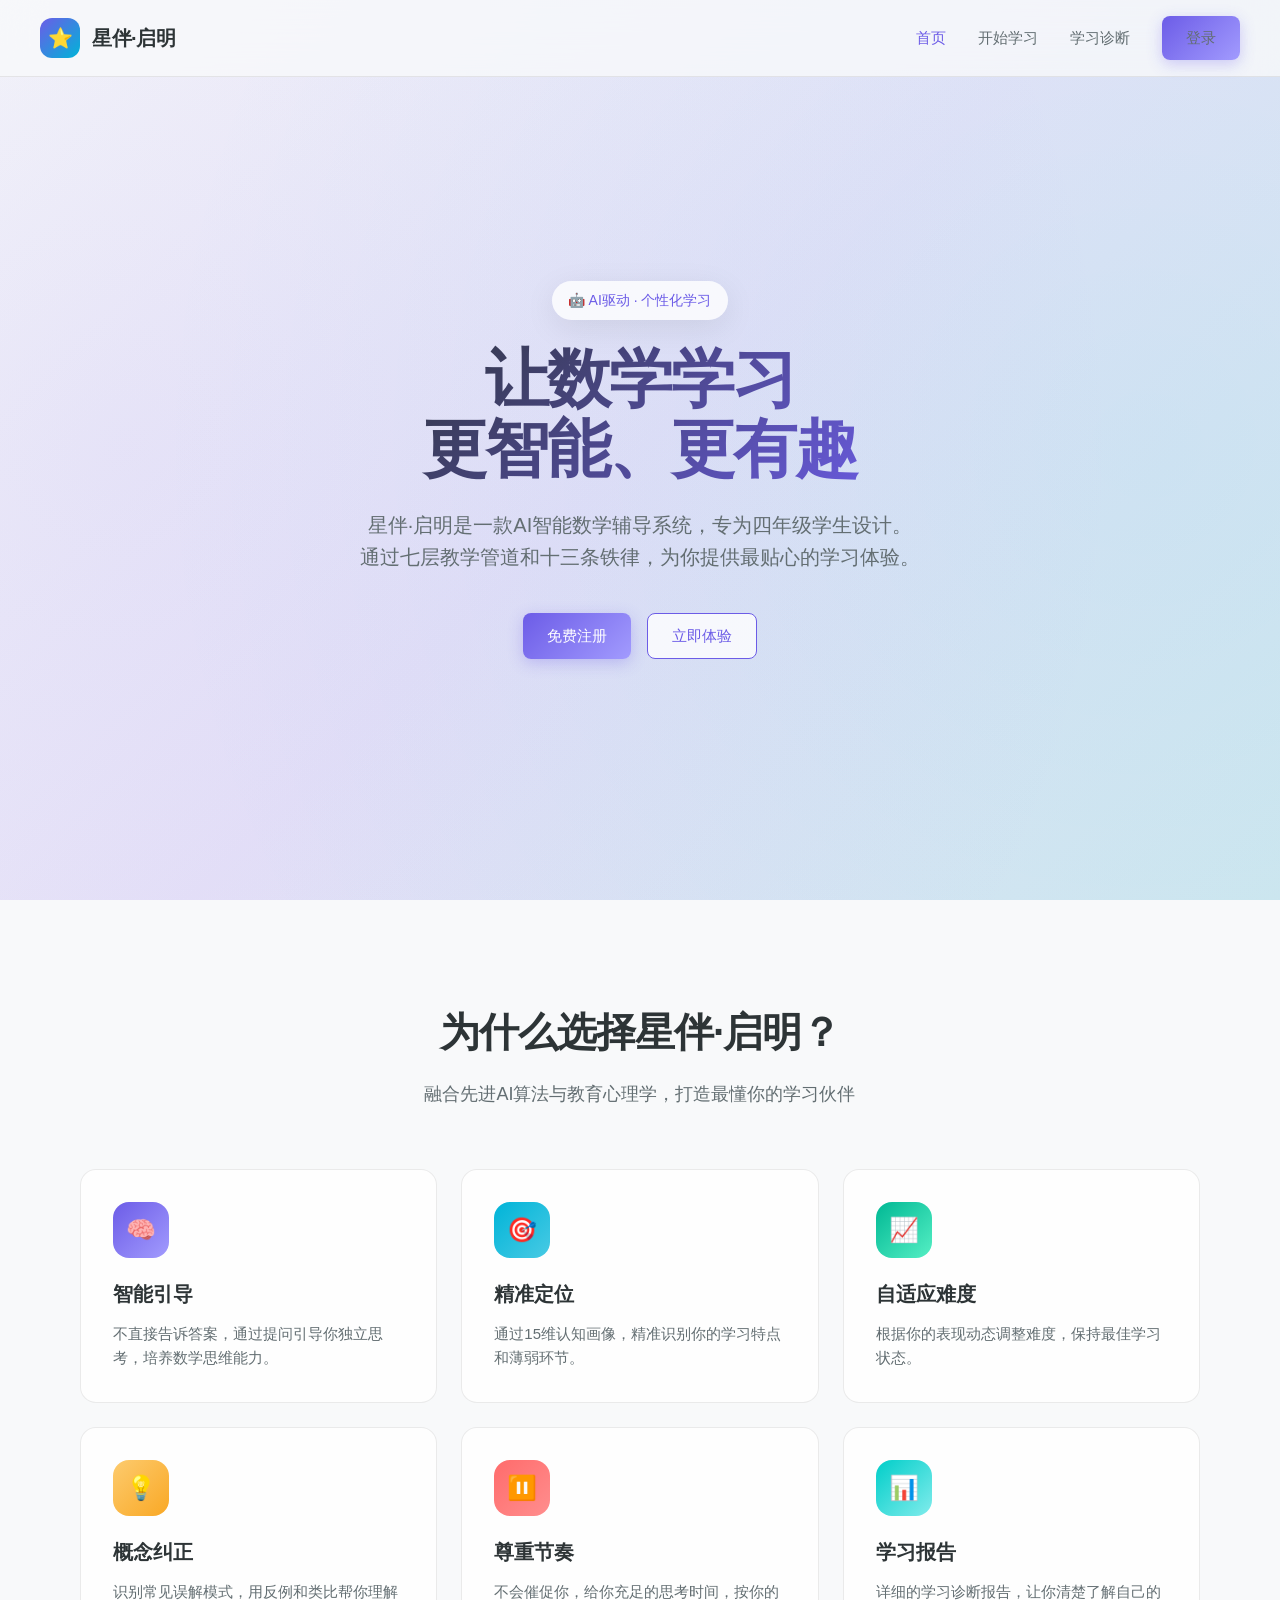
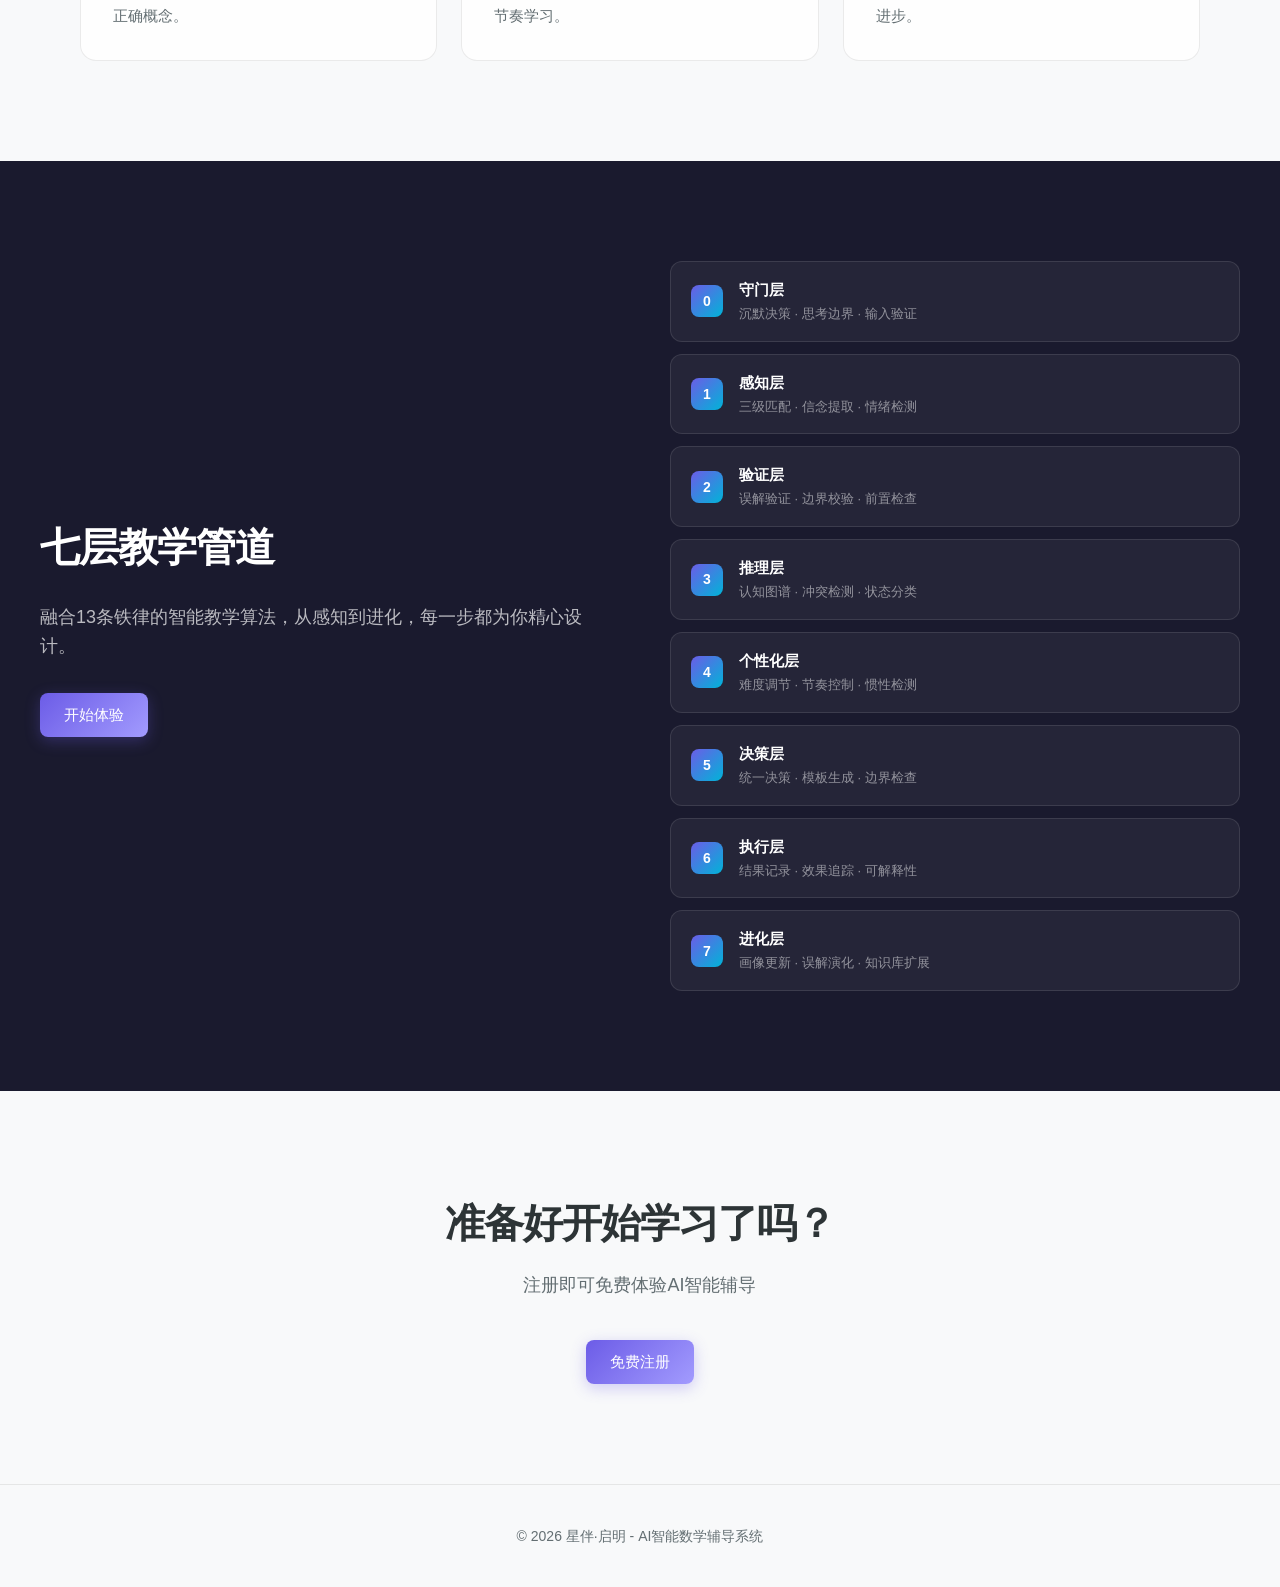
==== static/index.html @ 49cb5ee2 "Add frontend and backend enhancements" ====
<!DOCTYPE html>
<html lang="zh-CN">
<head>
    <meta charset="UTF-8">
    <meta name="viewport" content="width=device-width, initial-scale=1.0">
    <title>星伴·启明 - AI智能数学辅导</title>
    <link rel="stylesheet" href="/static/css/style.css">
</head>
<body>
    <!-- 导航栏 -->
    <nav class="navbar">
        <a href="/" class="logo">
            <div class="logo-icon">⭐</div>
            <span class="logo-text">星伴·启明</span>
        </a>
        <div class="nav-links">
            <a href="/" class="active">首页</a>
            <a href="/chat">开始学习</a>
            <a href="/diagnosis">学习诊断</a>
            <a href="/login" class="btn btn-primary">登录</a>
        </div>
    </nav>

    <!-- Hero区 -->
    <section class="hero">
        <div class="hero-content">
            <div class="hero-badge">🤖 AI驱动 · 个性化学习</div>
            <h1>让数学学习<br>更智能、更有趣</h1>
            <p>星伴·启明是一款AI智能数学辅导系统，专为四年级学生设计。<br>通过七层教学管道和十三条铁律，为你提供最贴心的学习体验。</p>
            <div class="hero-buttons">
                <a href="/register" class="btn btn-primary">免费注册</a>
                <a href="/chat" class="btn btn-secondary">立即体验</a>
            </div>
        </div>
    </section>

    <!-- 特性区 -->
    <section class="features">
        <div class="features-title">
            <h2>为什么选择星伴·启明？</h2>
            <p>融合先进AI算法与教育心理学，打造最懂你的学习伙伴</p>
        </div>
        <div class="features-grid">
            <div class="feature-card">
                <div class="feature-icon purple">🧠</div>
                <h3>智能引导</h3>
                <p>不直接告诉答案，通过提问引导你独立思考，培养数学思维能力。</p>
            </div>
            <div class="feature-card">
                <div class="feature-icon blue">🎯</div>
                <h3>精准定位</h3>
                <p>通过15维认知画像，精准识别你的学习特点和薄弱环节。</p>
            </div>
            <div class="feature-card">
                <div class="feature-icon green">📈</div>
                <h3>自适应难度</h3>
                <p>根据你的表现动态调整难度，保持最佳学习状态。</p>
            </div>
            <div class="feature-card">
                <div class="feature-icon orange">💡</div>
                <h3>概念纠正</h3>
                <p>识别常见误解模式，用反例和类比帮你理解正确概念。</p>
            </div>
            <div class="feature-card">
                <div class="feature-icon pink">⏸️</div>
                <h3>尊重节奏</h3>
                <p>不会催促你，给你充足的思考时间，按你的节奏学习。</p>
            </div>
            <div class="feature-card">
                <div class="feature-icon teal">📊</div>
                <h3>学习报告</h3>
                <p>详细的学习诊断报告，让你清楚了解自己的进步。</p>
            </div>
        </div>
    </section>

    <!-- 算法展示区 -->
    <section class="algorithm">
        <div class="algorithm-content">
            <div>
                <h2>七层教学管道</h2>
                <p>融合13条铁律的智能教学算法，从感知到进化，每一步都为你精心设计。</p>
                <a href="/chat" class="btn btn-primary">开始体验</a>
            </div>
            <div class="algorithm-layers">
                <div class="layer">
                    <div class="layer-num">0</div>
                    <div class="layer-text">
                        <h4>守门层</h4>
                        <p>沉默决策 · 思考边界 · 输入验证</p>
                    </div>
                </div>
                <div class="layer">
                    <div class="layer-num">1</div>
                    <div class="layer-text">
                        <h4>感知层</h4>
                        <p>三级匹配 · 信念提取 · 情绪检测</p>
                    </div>
                </div>
                <div class="layer">
                    <div class="layer-num">2</div>
                    <div class="layer-text">
                        <h4>验证层</h4>
                        <p>误解验证 · 边界校验 · 前置检查</p>
                    </div>
                </div>
                <div class="layer">
                    <div class="layer-num">3</div>
                    <div class="layer-text">
                        <h4>推理层</h4>
                        <p>认知图谱 · 冲突检测 · 状态分类</p>
                    </div>
                </div>
                <div class="layer">
                    <div class="layer-num">4</div>
                    <div class="layer-text">
                        <h4>个性化层</h4>
                        <p>难度调节 · 节奏控制 · 惯性检测</p>
                    </div>
                </div>
                <div class="layer">
                    <div class="layer-num">5</div>
                    <div class="layer-text">
                        <h4>决策层</h4>
                        <p>统一决策 · 模板生成 · 边界检查</p>
                    </div>
                </div>
                <div class="layer">
                    <div class="layer-num">6</div>
                    <div class="layer-text">
                        <h4>执行层</h4>
                        <p>结果记录 · 效果追踪 · 可解释性</p>
                    </div>
                </div>
                <div class="layer">
                    <div class="layer-num">7</div>
                    <div class="layer-text">
                        <h4>进化层</h4>
                        <p>画像更新 · 误解演化 · 知识库扩展</p>
                    </div>
                </div>
            </div>
        </div>
    </section>

    <!-- CTA区 -->
    <section class="cta">
        <h2>准备好开始学习了吗？</h2>
        <p>注册即可免费体验AI智能辅导</p>
        <a href="/register" class="btn btn-primary">免费注册</a>
    </section>

    <!-- 页脚 -->
    <footer class="footer">
        <p>© 2026 星伴·启明 - AI智能数学辅导系统</p>
    </footer>

    <script src="/static/js/app.js"></script>
</body>
</html>
---- static/css/style.css ----
/* 星伴·启明 - 苹果科技风格 */

:root {
    --primary: #6C5CE7;
    --primary-light: #A29BFE;
    --secondary: #00B4D8;
    --accent: #FF6B6B;
    --bg: #F8F9FA;
    --bg-dark: #1A1A2E;
    --card: rgba(255, 255, 255, 0.8);
    --card-dark: rgba(255, 255, 255, 0.1);
    --text: #2D3436;
    --text-light: #636E72;
    --text-white: #FFFFFF;
    --border: rgba(0, 0, 0, 0.08);
    --shadow: 0 8px 32px rgba(0, 0, 0, 0.08);
    --shadow-lg: 0 20px 60px rgba(0, 0, 0, 0.12);
    --radius: 16px;
    --radius-sm: 12px;
    --radius-xs: 8px;
}

* {
    margin: 0;
    padding: 0;
    box-sizing: border-box;
}

body {
    font-family: -apple-system, BlinkMacSystemFont, 'SF Pro Display', 'Segoe UI', Roboto, sans-serif;
    background: var(--bg);
    color: var(--text);
    line-height: 1.6;
    overflow-x: hidden;
}

/* 玻璃效果 */
.glass {
    background: var(--card);
    backdrop-filter: blur(20px);
    -webkit-backdrop-filter: blur(20px);
    border: 1px solid var(--border);
    border-radius: var(--radius);
    box-shadow: var(--shadow);
}

/* 导航栏 */
.navbar {
    position: fixed;
    top: 0;
    left: 0;
    right: 0;
    z-index: 1000;
    padding: 16px 40px;
    display: flex;
    align-items: center;
    justify-content: space-between;
    background: rgba(248, 249, 250, 0.8);
    backdrop-filter: blur(20px);
    -webkit-backdrop-filter: blur(20px);
    border-bottom: 1px solid var(--border);
}

.navbar .logo {
    display: flex;
    align-items: center;
    gap: 12px;
    text-decoration: none;
    color: var(--text);
}

.navbar .logo-icon {
    width: 40px;
    height: 40px;
    background: linear-gradient(135deg, var(--primary), var(--secondary));
    border-radius: 12px;
    display: flex;
    align-items: center;
    justify-content: center;
    font-size: 20px;
}

.navbar .logo-text {
    font-size: 20px;
    font-weight: 600;
    letter-spacing: -0.5px;
}

.navbar .nav-links {
    display: flex;
    gap: 32px;
    align-items: center;
}

.navbar .nav-links a {
    text-decoration: none;
    color: var(--text-light);
    font-size: 15px;
    font-weight: 500;
    transition: color 0.2s;
}

.navbar .nav-links a:hover {
    color: var(--primary);
}

.navbar .nav-links a.active {
    color: var(--primary);
}

.btn {
    display: inline-flex;
    align-items: center;
    justify-content: center;
    gap: 8px;
    padding: 10px 24px;
    border: none;
    border-radius: var(--radius-xs);
    font-size: 15px;
    font-weight: 500;
    cursor: pointer;
    transition: all 0.2s;
    text-decoration: none;
}

.btn-primary {
    background: linear-gradient(135deg, var(--primary), var(--primary-light));
    color: white;
    box-shadow: 0 4px 15px rgba(108, 92, 231, 0.3);
}

.btn-primary:hover {
    transform: translateY(-2px);
    box-shadow: 0 8px 25px rgba(108, 92, 231, 0.4);
}

.btn-secondary {
    background: var(--card);
    color: var(--primary);
    border: 1px solid var(--primary);
}

.btn-secondary:hover {
    background: var(--primary);
    color: white;
}

.btn-ghost {
    background: transparent;
    color: var(--text-light);
}

.btn-ghost:hover {
    color: var(--primary);
}

/* Hero区 */
.hero {
    min-height: 100vh;
    display: flex;
    align-items: center;
    justify-content: center;
    padding: 120px 40px 80px;
    background: linear-gradient(135deg, #F8F9FA 0%, #E8E4F8 50%, #D4E8F0 100%);
    position: relative;
    overflow: hidden;
}

.hero::before {
    content: '';
    position: absolute;
    top: -50%;
    left: -50%;
    width: 200%;
    height: 200%;
    background: radial-gradient(circle at 30% 50%, rgba(108, 92, 231, 0.08) 0%, transparent 50%),
                radial-gradient(circle at 70% 50%, rgba(0, 180, 216, 0.08) 0%, transparent 50%);
    animation: float 20s ease-in-out infinite;
}

@keyframes float {
    0%, 100% { transform: translate(0, 0); }
    50% { transform: translate(-2%, 2%); }
}

.hero-content {
    max-width: 800px;
    text-align: center;
    position: relative;
    z-index: 1;
}

.hero-badge {
    display: inline-flex;
    align-items: center;
    gap: 8px;
    padding: 8px 16px;
    background: var(--card);
    border-radius: 100px;
    font-size: 14px;
    color: var(--primary);
    margin-bottom: 24px;
    box-shadow: var(--shadow);
}

.hero h1 {
    font-size: 64px;
    font-weight: 700;
    letter-spacing: -2px;
    line-height: 1.1;
    margin-bottom: 24px;
    background: linear-gradient(135deg, var(--text) 0%, var(--primary) 100%);
    -webkit-background-clip: text;
    -webkit-text-fill-color: transparent;
    background-clip: text;
}

.hero p {
    font-size: 20px;
    color: var(--text-light);
    margin-bottom: 40px;
    line-height: 1.6;
}

.hero-buttons {
    display: flex;
    gap: 16px;
    justify-content: center;
}

/* 特性卡片区 */
.features {
    padding: 100px 40px;
    max-width: 1200px;
    margin: 0 auto;
}

.features-title {
    text-align: center;
    margin-bottom: 60px;
}

.features-title h2 {
    font-size: 40px;
    font-weight: 700;
    letter-spacing: -1px;
    margin-bottom: 16px;
}

.features-title p {
    font-size: 18px;
    color: var(--text-light);
}

.features-grid {
    display: grid;
    grid-template-columns: repeat(3, 1fr);
    gap: 24px;
}

.feature-card {
    padding: 32px;
    border-radius: var(--radius);
    background: var(--card);
    border: 1px solid var(--border);
    transition: all 0.3s;
}

.feature-card:hover {
    transform: translateY(-4px);
    box-shadow: var(--shadow-lg);
}

.feature-icon {
    width: 56px;
    height: 56px;
    border-radius: 16px;
    display: flex;
    align-items: center;
    justify-content: center;
    font-size: 24px;
    margin-bottom: 20px;
}

.feature-icon.purple { background: linear-gradient(135deg, #6C5CE7, #A29BFE); }
.feature-icon.blue { background: linear-gradient(135deg, #00B4D8, #48CAE4); }
.feature-icon.green { background: linear-gradient(135deg, #00B894, #55EFC4); }
.feature-icon.orange { background: linear-gradient(135deg, #FDCB6E, #F9A825); }
.feature-icon.pink { background: linear-gradient(135deg, #FF6B6B, #FF8E8E); }
.feature-icon.teal { background: linear-gradient(135deg, #00CEC9, #81ECEC); }

.feature-card h3 {
    font-size: 20px;
    font-weight: 600;
    margin-bottom: 12px;
}

.feature-card p {
    font-size: 15px;
    color: var(--text-light);
    line-height: 1.6;
}

/* 算法展示区 */
.algorithm {
    padding: 100px 40px;
    background: var(--bg-dark);
    color: var(--text-white);
}

.algorithm-content {
    max-width: 1200px;
    margin: 0 auto;
    display: grid;
    grid-template-columns: 1fr 1fr;
    gap: 60px;
    align-items: center;
}

.algorithm h2 {
    font-size: 40px;
    font-weight: 700;
    letter-spacing: -1px;
    margin-bottom: 24px;
}

.algorithm p {
    font-size: 18px;
    color: rgba(255, 255, 255, 0.7);
    line-height: 1.6;
    margin-bottom: 32px;
}

.algorithm-layers {
    display: flex;
    flex-direction: column;
    gap: 12px;
}

.layer {
    display: flex;
    align-items: center;
    gap: 16px;
    padding: 16px 20px;
    background: rgba(255, 255, 255, 0.05);
    border-radius: var(--radius-sm);
    border: 1px solid rgba(255, 255, 255, 0.1);
}

.layer-num {
    width: 32px;
    height: 32px;
    border-radius: 8px;
    background: linear-gradient(135deg, var(--primary), var(--secondary));
    display: flex;
    align-items: center;
    justify-content: center;
    font-size: 14px;
    font-weight: 600;
    flex-shrink: 0;
}

.layer-text {
    flex: 1;
}

.layer-text h4 {
    font-size: 15px;
    font-weight: 600;
    margin-bottom: 2px;
}

.layer-text p {
    font-size: 13px;
    color: rgba(255, 255, 255, 0.5);
    margin: 0;
}

/* CTA区 */
.cta {
    padding: 100px 40px;
    text-align: center;
}

.cta h2 {
    font-size: 40px;
    font-weight: 700;
    letter-spacing: -1px;
    margin-bottom: 16px;
}

.cta p {
    font-size: 18px;
    color: var(--text-light);
    margin-bottom: 40px;
}

/* 页脚 */
.footer {
    padding: 40px;
    text-align: center;
    border-top: 1px solid var(--border);
    color: var(--text-light);
    font-size: 14px;
}

/* 登录页 */
.auth-page {
    min-height: 100vh;
    display: flex;
    align-items: center;
    justify-content: center;
    background: linear-gradient(135deg, #F8F9FA 0%, #E8E4F8 100%);
    padding: 40px;
}

.auth-card {
    width: 100%;
    max-width: 420px;
    padding: 48px;
    background: var(--card);
    backdrop-filter: blur(20px);
    border-radius: var(--radius);
    box-shadow: var(--shadow-lg);
    border: 1px solid var(--border);
}

.auth-card h1 {
    font-size: 28px;
    font-weight: 700;
    text-align: center;
    margin-bottom: 8px;
}

.auth-card .subtitle {
    text-align: center;
    color: var(--text-light);
    margin-bottom: 32px;
}

.form-group {
    margin-bottom: 20px;
}

.form-group label {
    display: block;
    font-size: 14px;
    font-weight: 500;
    margin-bottom: 8px;
    color: var(--text);
}

.form-group input {
    width: 100%;
    padding: 12px 16px;
    border: 1px solid var(--border);
    border-radius: var(--radius-xs);
    font-size: 15px;
    transition: all 0.2s;
    background: var(--bg);
}

.form-group input:focus {
    outline: none;
    border-color: var(--primary);
    box-shadow: 0 0 0 3px rgba(108, 92, 231, 0.1);
}

.auth-card .btn {
    width: 100%;
    margin-top: 8px;
}

.auth-card .switch {
    text-align: center;
    margin-top: 24px;
    font-size: 14px;
    color: var(--text-light);
}

.auth-card .switch a {
    color: var(--primary);
    text-decoration: none;
    font-weight: 500;
}

/* 对话页 */
.chat-page {
    height: 100vh;
    display: flex;
    flex-direction: column;
    background: var(--bg);
}

.chat-header {
    padding: 16px 24px;
    background: var(--card);
    backdrop-filter: blur(20px);
    border-bottom: 1px solid var(--border);
    display: flex;
    align-items: center;
    justify-content: space-between;
}

.chat-header .title {
    display: flex;
    align-items: center;
    gap: 12px;
}

.chat-header .avatar {
    width: 40px;
    height: 40px;
    border-radius: 12px;
    background: linear-gradient(135deg, var(--primary), var(--secondary));
    display: flex;
    align-items: center;
    justify-content: center;
    font-size: 20px;
}

.chat-header h2 {
    font-size: 17px;
    font-weight: 600;
}

.chat-header p {
    font-size: 13px;
    color: var(--text-light);
}

.chat-messages {
    flex: 1;
    overflow-y: auto;
    padding: 24px;
    display: flex;
    flex-direction: column;
    gap: 16px;
}

.message {
    max-width: 70%;
    padding: 14px 18px;
    border-radius: 18px;
    font-size: 15px;
    line-height: 1.5;
    animation: fadeIn 0.3s ease;
}

@keyframes fadeIn {
    from { opacity: 0; transform: translateY(10px); }
    to { opacity: 1; transform: translateY(0); }
}

.message.user {
    align-self: flex-end;
    background: linear-gradient(135deg, var(--primary), var(--primary-light));
    color: white;
    border-bottom-right-radius: 4px;
}

.message.assistant {
    align-self: flex-start;
    background: var(--card);
    border: 1px solid var(--border);
    border-bottom-left-radius: 4px;
}

.message.system {
    align-self: center;
    background: rgba(108, 92, 231, 0.1);
    color: var(--primary);
    font-size: 13px;
    padding: 8px 16px;
}

.chat-input {
    padding: 16px 24px;
    background: var(--card);
    backdrop-filter: blur(20px);
    border-top: 1px solid var(--border);
}

.input-wrapper {
    display: flex;
    gap: 12px;
    max-width: 800px;
    margin: 0 auto;
}

.input-wrapper input {
    flex: 1;
    padding: 14px 20px;
    border: 1px solid var(--border);
    border-radius: 24px;
    font-size: 15px;
    background: var(--bg);
    transition: all 0.2s;
}

.input-wrapper input:focus {
    outline: none;
    border-color: var(--primary);
    box-shadow: 0 0 0 3px rgba(108, 92, 231, 0.1);
}

.input-wrapper button {
    width: 48px;
    height: 48px;
    border: none;
    border-radius: 50%;
    background: linear-gradient(135deg, var(--primary), var(--secondary));
    color: white;
    font-size: 20px;
    cursor: pointer;
    transition: all 0.2s;
    display: flex;
    align-items: center;
    justify-content: center;
}

.input-wrapper button:hover {
    transform: scale(1.05);
}

.input-wrapper button:disabled {
    opacity: 0.5;
    cursor: not-allowed;
}

/* 加载动画 */
.loading {
    display: flex;
    gap: 4px;
    padding: 14px 18px;
    background: var(--card);
    border: 1px solid var(--border);
    border-radius: 18px;
    border-bottom-left-radius: 4px;
    align-self: flex-start;
}

.loading span {
    width: 8px;
    height: 8px;
    border-radius: 50%;
    background: var(--primary);
    animation: bounce 1.4s ease-in-out infinite;
}

.loading span:nth-child(2) { animation-delay: 0.2s; }
.loading span:nth-child(3) { animation-delay: 0.4s; }

@keyframes bounce {
    0%, 80%, 100% { transform: scale(0); }
    40% { transform: scale(1); }
}

/* 诊断页 */
.diagnosis-page {
    min-height: 100vh;
    padding: 100px 40px 40px;
    max-width: 1000px;
    margin: 0 auto;
}

.diagnosis-card {
    padding: 40px;
    background: var(--card);
    border-radius: var(--radius);
    border: 1px solid var(--border);
    margin-bottom: 24px;
}

.diagnosis-card h2 {
    font-size: 24px;
    font-weight: 600;
    margin-bottom: 24px;
}

.profile-grid {
    display: grid;
    grid-template-columns: repeat(3, 1fr);
    gap: 16px;
}

.profile-item {
    padding: 16px;
    background: var(--bg);
    border-radius: var(--radius-sm);
}

.profile-item label {
    font-size: 13px;
    color: var(--text-light);
    display: block;
    margin-bottom: 8px;
}

.profile-item .bar {
    height: 8px;
    background: var(--border);
    border-radius: 4px;
    overflow: hidden;
}

.profile-item .bar-fill {
    height: 100%;
    border-radius: 4px;
    background: linear-gradient(90deg, var(--primary), var(--secondary));
    transition: width 0.5s ease;
}

.profile-item .value {
    font-size: 14px;
    font-weight: 600;
    margin-top: 4px;
    text-align: right;
}

/* 响应式 */
@media (max-width: 768px) {
    .hero h1 { font-size: 40px; }
    .features-grid { grid-template-columns: 1fr; }
    .algorithm-content { grid-template-columns: 1fr; }
    .navbar { padding: 12px 20px; }
    .hero { padding: 100px 20px 60px; }
    .profile-grid { grid-template-columns: 1fr 1fr; }
}
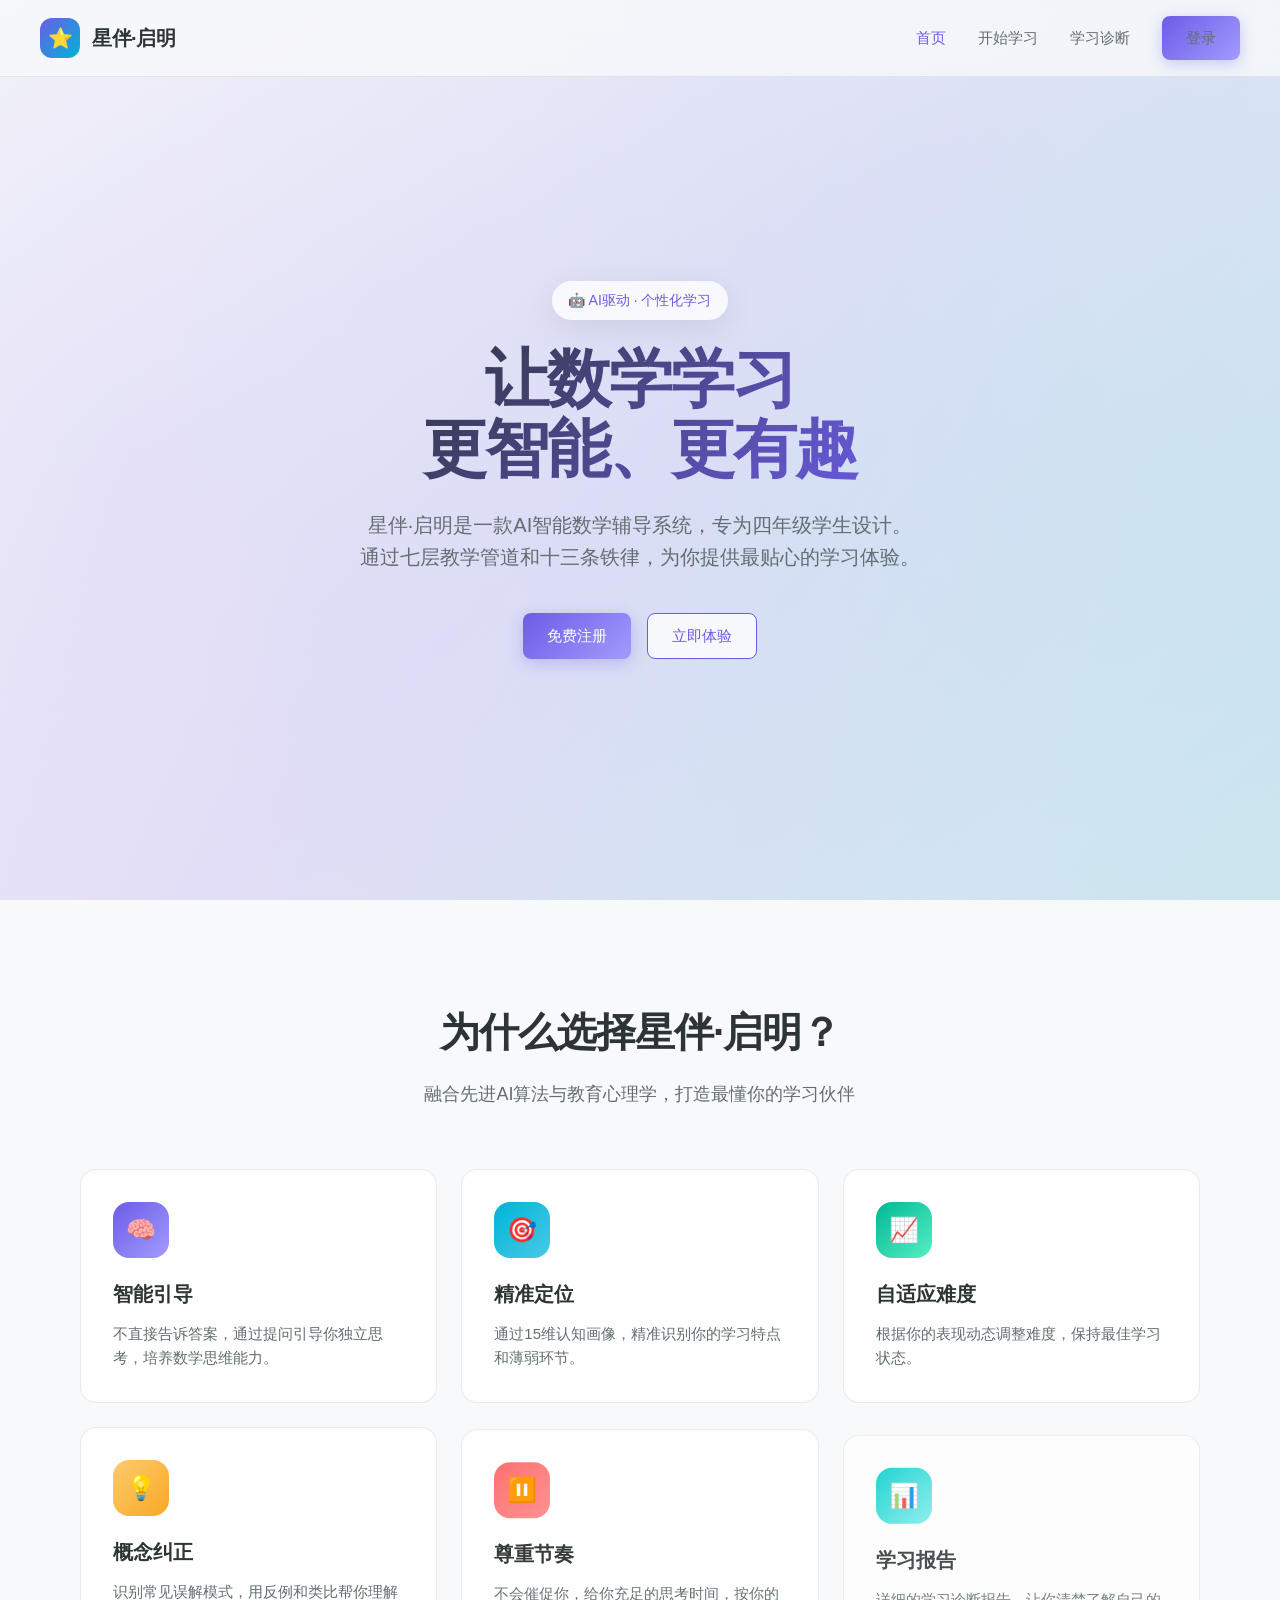
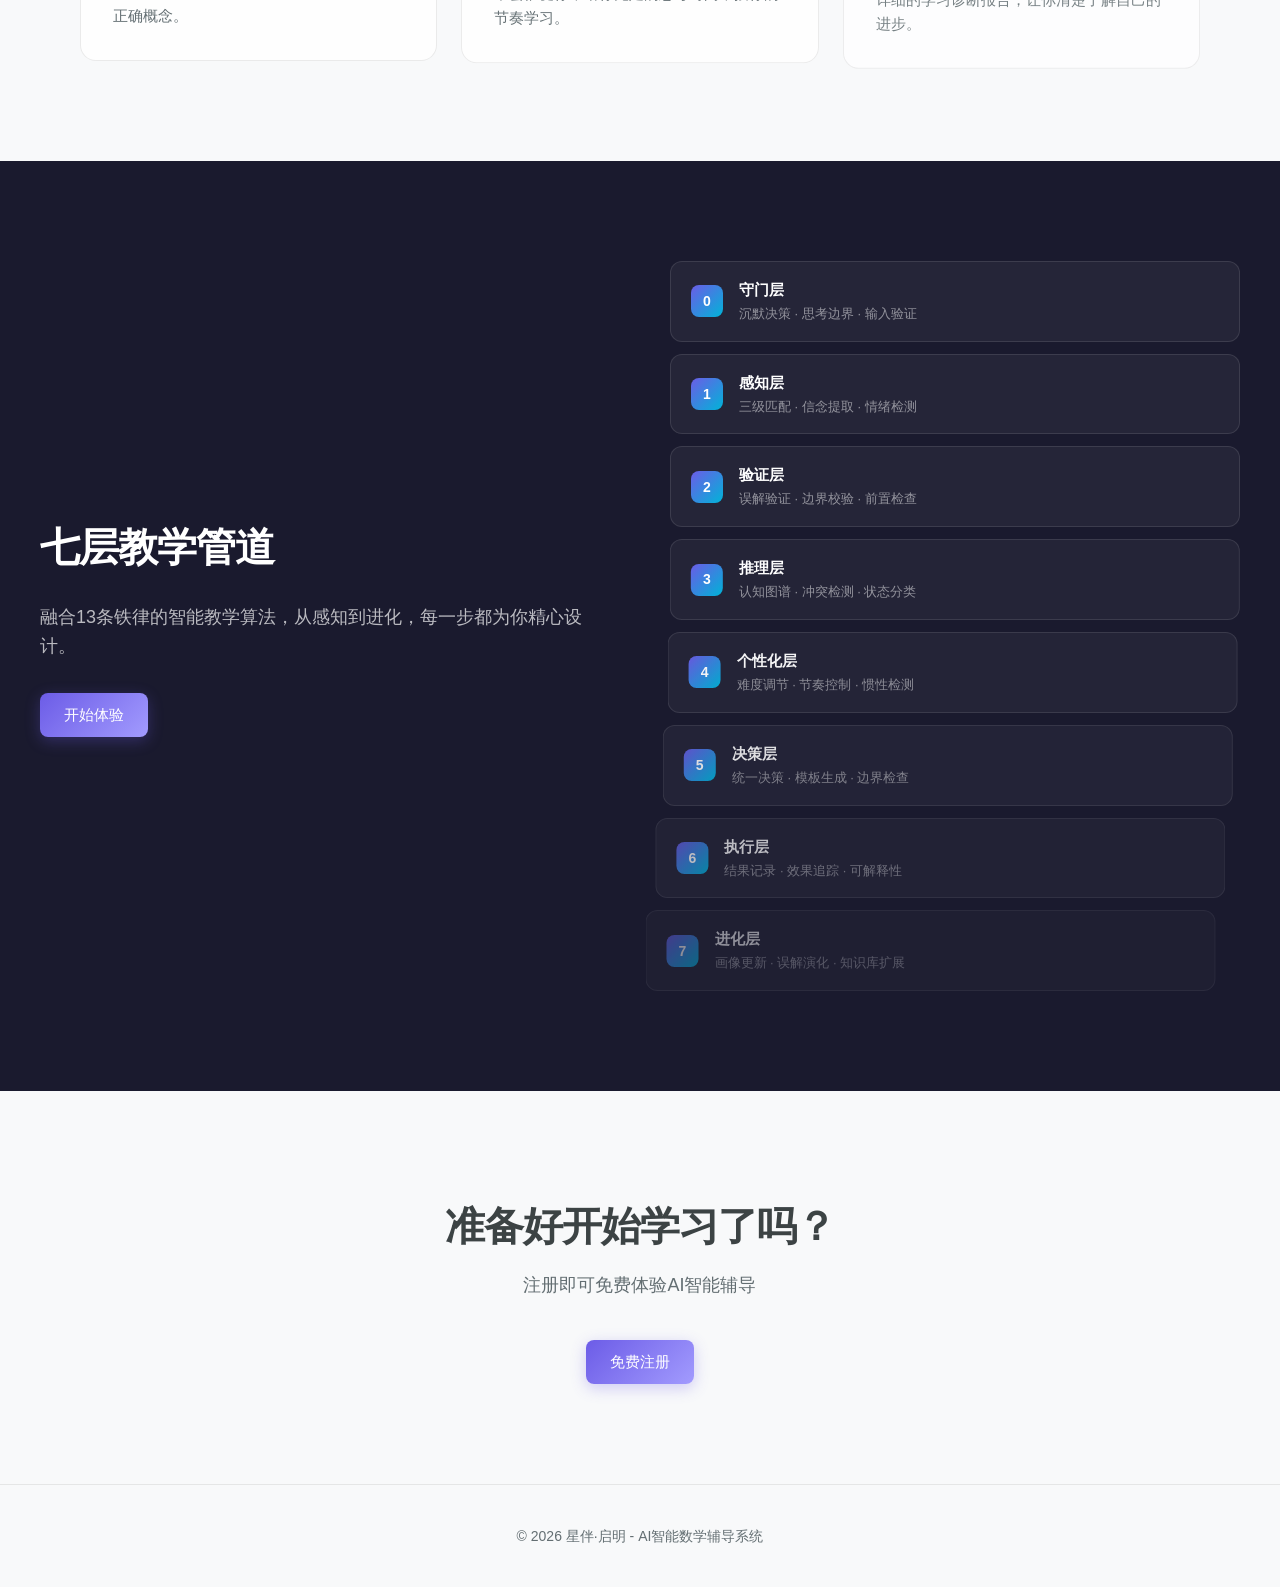
==== commit 1673cf08: "Add GSAP animations to homepage" ====
--- a/static/index.html
+++ b/static/index.html
@@ -155,6 +155,79 @@
         <p>© 2026 星伴·启明 - AI智能数学辅导系统</p>
     </footer>
 
+    <script src="/static/js/gsap.min.js"></script>
+    <script src="/static/js/ScrollTrigger.min.js"></script>
     <script src="/static/js/app.js"></script>
+    <script>
+        // 注册ScrollTrigger插件
+        gsap.registerPlugin(ScrollTrigger);
+
+        // Hero区动画
+        gsap.from('.hero-badge', {
+            opacity: 0,
+            y: 30,
+            duration: 0.8,
+            delay: 0.2
+        });
+        gsap.from('.hero h1', {
+            opacity: 0,
+            y: 50,
+            duration: 1,
+            delay: 0.4
+        });
+        gsap.from('.hero p', {
+            opacity: 0,
+            y: 30,
+            duration: 0.8,
+            delay: 0.6
+        });
+        gsap.from('.hero-buttons', {
+            opacity: 0,
+            y: 30,
+            duration: 0.8,
+            delay: 0.8
+        });
+
+        // 特性卡片滚动动画
+        gsap.utils.toArray('.feature-card').forEach((card, i) => {
+            gsap.from(card, {
+                scrollTrigger: {
+                    trigger: card,
+                    start: 'top 85%',
+                    toggleActions: 'play none none none'
+                },
+                opacity: 0,
+                y: 60,
+                duration: 0.6,
+                delay: i * 0.1
+            });
+        });
+
+        // 算法层级动画
+        gsap.utils.toArray('.layer').forEach((layer, i) => {
+            gsap.from(layer, {
+                scrollTrigger: {
+                    trigger: layer,
+                    start: 'top 85%',
+                    toggleActions: 'play none none none'
+                },
+                opacity: 0,
+                x: -50,
+                duration: 0.5,
+                delay: i * 0.08
+            });
+        });
+
+        // CTA区动画
+        gsap.from('.cta h2', {
+            scrollTrigger: {
+                trigger: '.cta',
+                start: 'top 80%'
+            },
+            opacity: 0,
+            y: 40,
+            duration: 0.8
+        });
+    </script>
 </body>
 </html>
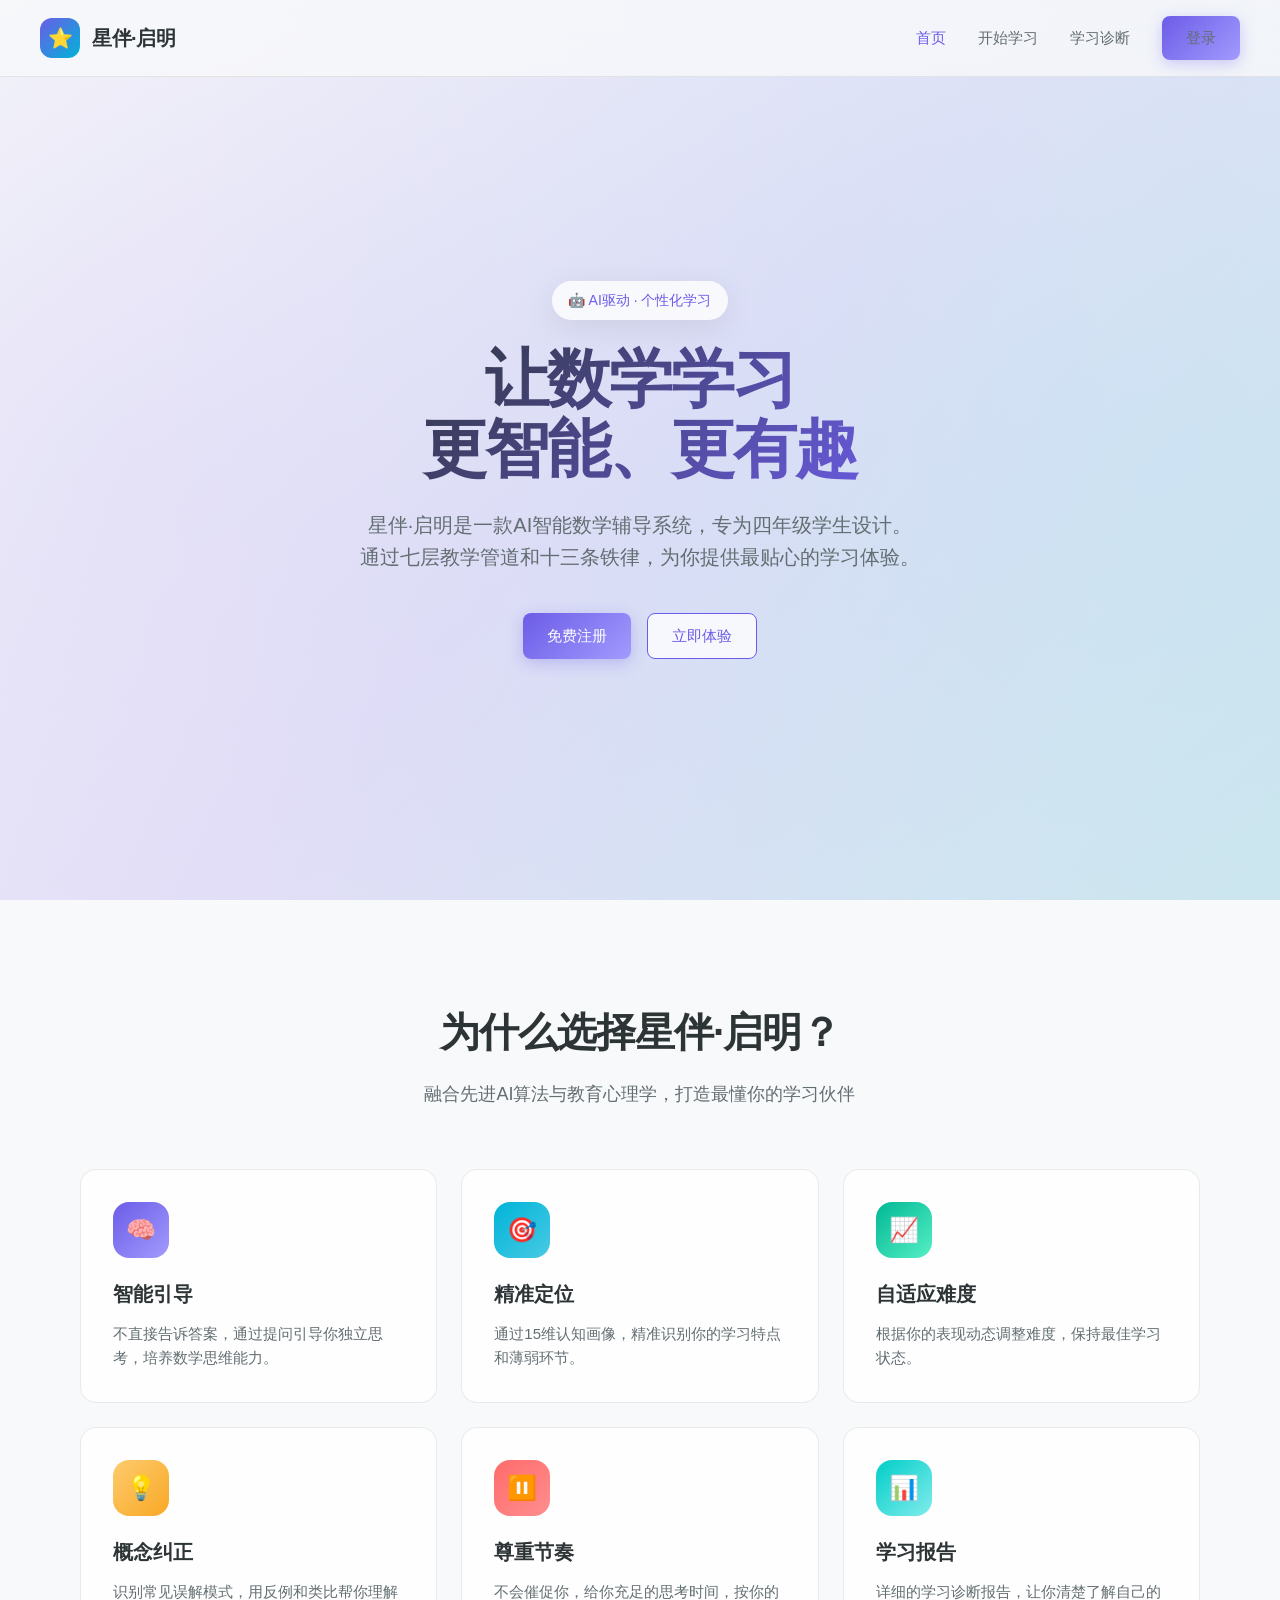
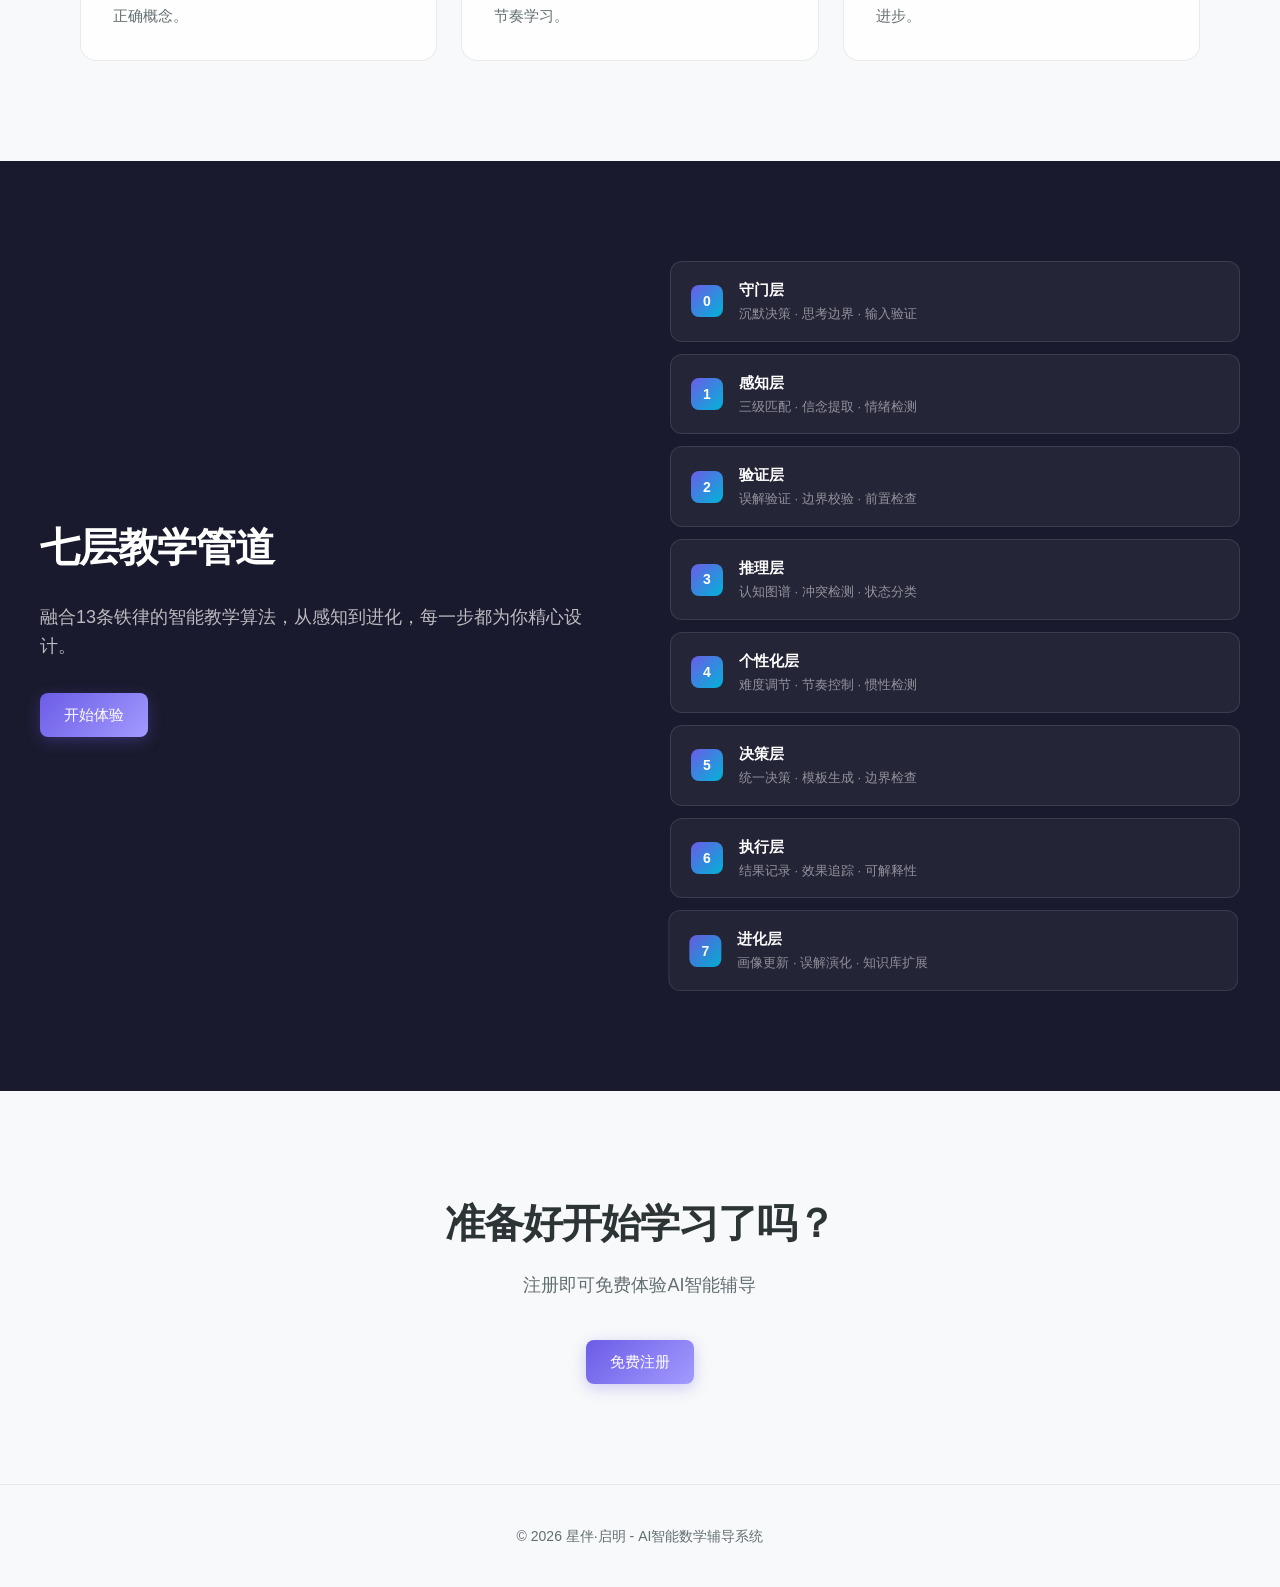
==== commit bbbe77b5: "Fix code quality issues from HermesAgent review 严重问题修复: - 密码哈希存储 (PBKDF2) - Token过期机制 (24小时) - CORS限" ====
--- a/static/index.html
+++ b/static/index.html
@@ -17,7 +17,7 @@
             <a href="/" class="active">首页</a>
             <a href="/chat">开始学习</a>
             <a href="/diagnosis">学习诊断</a>
-            <a href="/login" class="btn btn-primary">登录</a>
+            <span id="nav-auth"></span>
         </div>
     </nav>
 
@@ -159,6 +159,19 @@
     <script src="/static/js/ScrollTrigger.min.js"></script>
     <script src="/static/js/app.js"></script>
     <script>
+        // 更新导航栏登录状态
+        function updateNavAuth() {
+            const navAuth = document.getElementById('nav-auth');
+            if (!navAuth) return;
+            const user = getUser();
+            if (user) {
+                navAuth.innerHTML = '<a href="/chat" class="btn btn-primary">' + (user.nickname || user.username) + '</a>';
+            } else {
+                navAuth.innerHTML = '<a href="/login" class="btn btn-primary">登录</a>';
+            }
+        }
+        updateNavAuth();
+
         // 注册ScrollTrigger插件
         gsap.registerPlugin(ScrollTrigger);
 
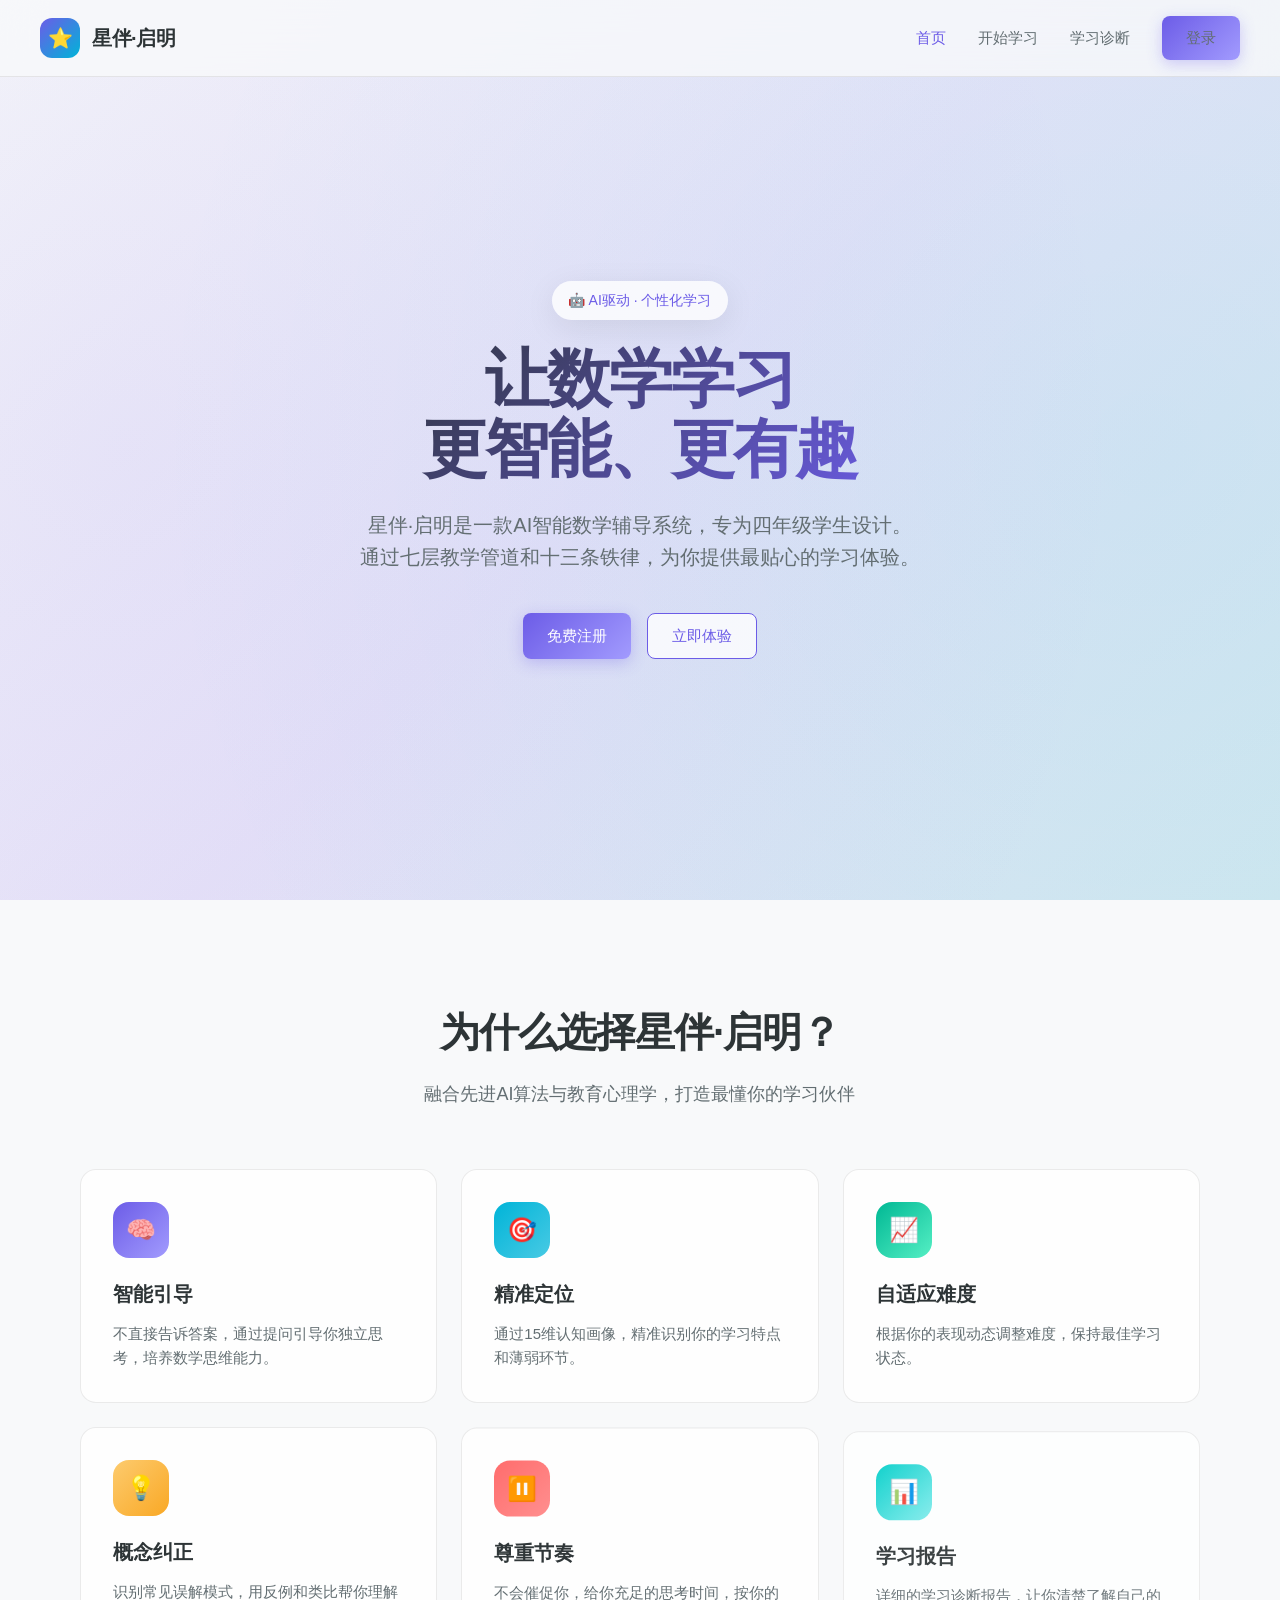
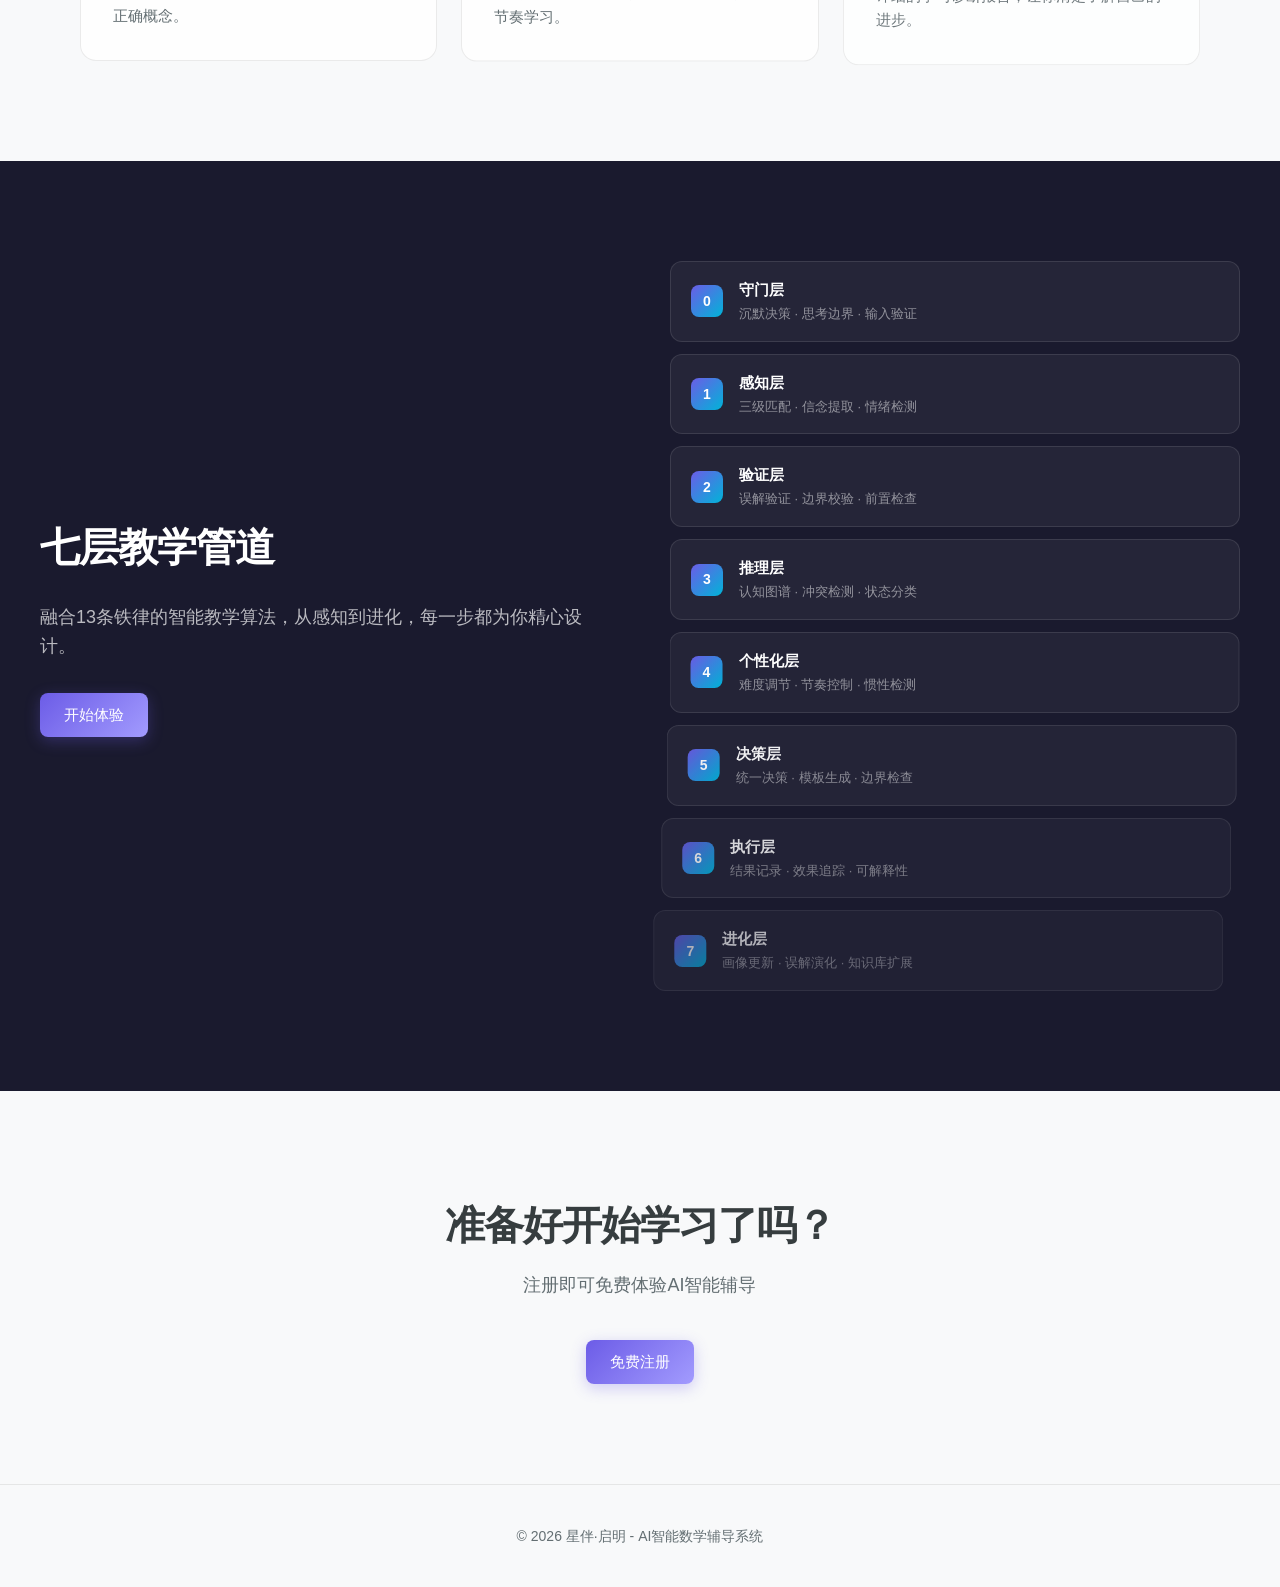
==== commit 62b42de2: "Fix new issues from HermesAgent - Token定期清理 (每100次请求) - import time移到文件顶部 - 旧用户密码兼容性 (明文/哈希) - 首页登录后" ====
--- a/static/index.html
+++ b/static/index.html
@@ -165,7 +165,7 @@
             if (!navAuth) return;
             const user = getUser();
             if (user) {
-                navAuth.innerHTML = '<a href="/chat" class="btn btn-primary">' + (user.nickname || user.username) + '</a>';
+                navAuth.innerHTML = '<span style="display:flex;gap:8px;align-items:center;"><a href="/chat" class="btn btn-primary">' + (user.nickname || user.username) + '</a><a href="#" onclick="logout()" class="btn btn-ghost">退出</a></span>';
             } else {
                 navAuth.innerHTML = '<a href="/login" class="btn btn-primary">登录</a>';
             }
